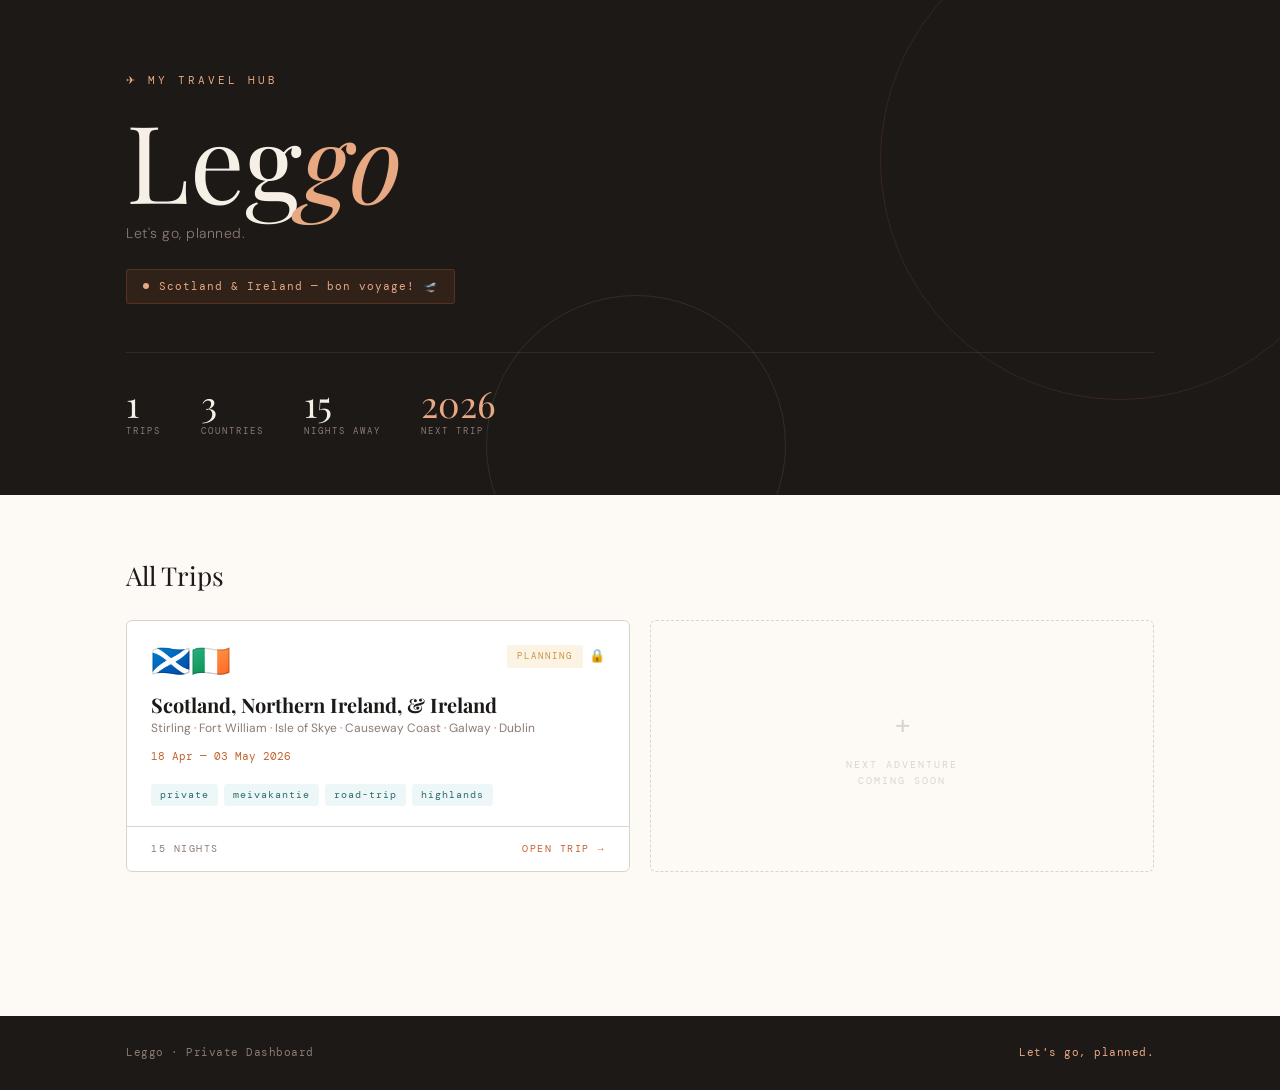
==== index.html @ a38011db "updated as per 30 Mar 2026" ====
<!DOCTYPE html>
<html lang="en">
<head>
  <meta charset="UTF-8">
  <meta name="viewport" content="width=device-width, initial-scale=1.0">
  <link rel="icon" type="image/svg+xml" href="assets/logo.svg">
  <title>Leggo — My Trips</title>
  <meta name="description" content="Leggo — a private travel planning hub. Trips, budgets, and day-by-day itineraries for the family.">
  <meta name="theme-color" content="#1C1917">
  <link rel="stylesheet" href="assets/style.css">
  <link rel="manifest" href="manifest.json">
  <style>
    /* ── INDEX-SPECIFIC STYLES ── */

    /* HERO */
    .hero {
      background: var(--ink);
      color: var(--sand);
      padding: 72px 0 56px;
      position: relative;
      overflow: hidden;
    }
    .hero::before {
      content: '';
      position: absolute;
      top: -80px; right: -80px;
      width: 480px; height: 480px;
      border-radius: 50%;
      border: 1px solid rgba(196,98,45,.18);
      pointer-events: none;
    }
    .hero::after {
      content: '';
      position: absolute;
      bottom: -100px; left: 38%;
      width: 300px; height: 300px;
      border-radius: 50%;
      border: 1px solid rgba(168,212,214,.12);
      pointer-events: none;
    }
    .hero__label {
      font-family: var(--font-mono);
      font-size: 11px;
      letter-spacing: 3px;
      text-transform: uppercase;
      color: var(--accent-light);
      margin-bottom: 18px;
    }
    .hero__wordmark {
      font-family: var(--font-display);
      font-size: clamp(56px, 9vw, 108px);
      font-weight: 400;
      line-height: .95;
      margin-bottom: 6px;
    }
    .hero__wordmark em { font-style: italic; color: var(--accent-light); }
    .hero__tagline {
      font-size: 14px;
      color: var(--muted);
      font-weight: 300;
      letter-spacing: .5px;
      margin-top: 12px;
    }
    .hero__stats {
      display: flex;
      flex-wrap: wrap;
      gap: 40px;
      margin-top: 48px;
      padding-top: 32px;
      border-top: 1px solid rgba(255,255,255,.08);
    }
    .stat { display: flex; flex-direction: column; gap: 3px; }
    .stat__num {
      font-family: var(--font-display);
      font-size: 36px;
      line-height: 1;
      color: var(--sand);
    }
    .stat__label {
      font-family: var(--font-mono);
      font-size: 9px;
      letter-spacing: 2px;
      text-transform: uppercase;
      color: var(--muted);
    }
    .stat__num--accent { color: var(--accent-light); }

    /* COUNTDOWN */
    .countdown {
      margin-top: 24px;
      display: inline-flex;
      align-items: center;
      gap: 10px;
      background: rgba(196,98,45,.12);
      border: 1px solid rgba(196,98,45,.25);
      border-radius: var(--radius-sm);
      padding: 8px 16px;
    }
    .countdown__dot {
      width: 6px; height: 6px;
      border-radius: 50%;
      background: var(--accent-light);
      animation: pulse 2s infinite;
    }
    @keyframes pulse {
      0%, 100% { opacity: 1; transform: scale(1); }
      50%       { opacity: .5; transform: scale(.8); }
    }
    .countdown__text {
      font-family: var(--font-mono);
      font-size: 11px;
      letter-spacing: 1px;
      color: var(--accent-light);
    }

    /* MAIN */
    .main {
      padding: 60px 0 80px;
    }

    /* SECTION LABEL */
    .section-header { margin-bottom: 24px; }

    /* TRIP GRID */
    .trips-grid {
      display: grid;
      grid-template-columns: repeat(auto-fill, minmax(340px, 1fr));
      gap: 20px;
      margin-bottom: 64px;
    }

    /* TRIP CARD */
    .trip-card {
      background: white;
      border: 1px solid var(--divider);
      border-radius: var(--radius-md);
      overflow: hidden;
      display: flex;
      flex-direction: column;
      transition: box-shadow .2s, transform .2s;
    }
    .trip-card:hover {
      box-shadow: var(--shadow-lg);
      transform: translateY(-2px);
    }
    .trip-card--private {
      border-style: dashed;
    }

    .trip-card__top {
      padding: 24px 24px 0;
      display: flex;
      justify-content: space-between;
      align-items: flex-start;
    }
    .trip-card__flag { font-size: 32px; line-height: 1; }
    .trip-card__badges {
      display: flex; gap: 6px; align-items: center; flex-wrap: wrap; justify-content: flex-end;
    }

    .private-icon {
      font-size: 13px;
      color: var(--muted);
      cursor: default;
    }

    .trip-card__body { padding: 16px 24px 20px; flex: 1; }
    .trip-card__dest {
      font-family: var(--font-display);
      font-size: 20px;
      font-weight: 700;
      line-height: 1.2;
      margin-bottom: 2px;
    }
    .trip-card__sub {
      font-size: 12px;
      color: var(--muted);
      margin-bottom: 10px;
    }
    .trip-card__dates {
      font-family: var(--font-mono);
      font-size: 11px;
      color: var(--accent);
      margin-bottom: 14px;
    }
    .trip-card__tags { margin-top: 12px; }

    .trip-card__footer {
      border-top: 1px solid var(--divider);
      padding: 14px 24px;
      display: flex;
      justify-content: space-between;
      align-items: center;
    }
    .trip-card__nights {
      font-family: var(--font-mono);
      font-size: 10px;
      letter-spacing: 1.5px;
      color: var(--muted);
      text-transform: uppercase;
    }
    .trip-card__link {
      font-family: var(--font-mono);
      font-size: 10px;
      letter-spacing: 1.5px;
      text-transform: uppercase;
      color: var(--accent);
      display: flex;
      align-items: center;
      gap: 5px;
      transition: gap .2s;
    }
    .trip-card__link:hover { gap: 10px; }

    /* ADD TRIP CARD */
    .trip-card--add {
      border: 1px dashed var(--divider);
      background: transparent;
      align-items: center;
      justify-content: center;
      min-height: 220px;
      text-align: center;
      padding: 32px;
      cursor: default;
    }
    .trip-card--add:hover { box-shadow: none; transform: none; }
    .add-card__icon { font-size: 28px; margin-bottom: 10px; color: var(--divider); }
    .add-card__text {
      font-family: var(--font-mono);
      font-size: 10px;
      letter-spacing: 2px;
      text-transform: uppercase;
      color: var(--divider);
    }

    /* FOOTER */
    .site-footer {
      background: var(--ink);
      color: var(--muted);
      padding: 28px 0;
      font-family: var(--font-mono);
      font-size: 11px;
      letter-spacing: .5px;
    }
    .site-footer .container {
      display: flex;
      justify-content: space-between;
      align-items: center;
    }
    .site-footer span { color: var(--accent-light); }

    @media (max-width: 768px) {
      .hero { padding: 52px 0 40px; }
      .trips-grid { grid-template-columns: 1fr; }
      .hero__stats { gap: 24px; }
    }
  </style>
</head>
<body>

<!-- ══════════════════════════════════════════
     HERO
════════════════════════════════════════════ -->
<header class="hero">
  <div class="container">
    <p class="hero__label">✈ My Travel Hub</p>
    <h1 class="hero__wordmark">Leg<em>go</em></h1>
    <p class="hero__tagline">Let's go, planned.</p>

    <!-- COUNTDOWN — update DEPARTURE_DATE below -->
    <div class="countdown">
      <div class="countdown__dot"></div>
      <span class="countdown__text" id="countdown-text">Loading...</span>
    </div>

    <!-- STATS — update these numbers manually when you add trips -->
    <div class="hero__stats">
      <div class="stat">
        <!-- UPDATE: total number of trips -->
        <div class="stat__num">1</div>
        <div class="stat__label">Trips</div>
      </div>
      <div class="stat">
        <!-- UPDATE: total countries across all trips -->
        <div class="stat__num">3</div>
        <div class="stat__label">Countries</div>
      </div>
      <div class="stat">
        <!-- UPDATE: total nights across all trips -->
        <div class="stat__num">15</div>
        <div class="stat__label">Nights Away</div>
      </div>
      <div class="stat">
        <!-- UPDATE: year of furthest trip -->
        <div class="stat__num stat__num--accent">2026</div>
        <div class="stat__label">Next Trip</div>
      </div>
    </div>
  </div>
</header>

<!-- ══════════════════════════════════════════
     TRIPS
════════════════════════════════════════════ -->
<main class="main">
  <div class="container">

    <div class="section-header">
      <h2 class="display" style="font-size:26px;font-weight:400">All Trips</h2>
    </div>

    <div class="trips-grid">

      <!-- ─────────────────────────────────────
           TRIP CARD: Scotland & Ireland 2026
           Status: Planning · Private
      ───────────────────────────────────────── -->
      <a href="scotland-2026.html" class="trip-card">
        <div class="trip-card__top">
          <div class="trip-card__flag">🏴󠁧󠁢󠁳󠁣󠁴󠁿🇮🇪</div>
          <div class="trip-card__badges">
            <span class="badge badge--planning">Planning</span>
            <span class="private-icon" title="Family only — do not share">🔒</span> <!-- remove this if the trip is shared -->
          </div>
        </div>
        <div class="trip-card__body">
          <div class="trip-card__dest">Scotland, Northern Ireland, & Ireland</div>
          <div class="trip-card__sub">Stirling · Fort William · Isle of Skye · Causeway Coast · Galway · Dublin</div>
          <div class="trip-card__dates">18 Apr — 03 May 2026</div>
          <div class="trip-card__tags">
            <span class="tag">private</span>
            <span class="tag">meivakantie</span>
            <span class="tag">road-trip</span>
            <span class="tag">highlands</span>
          </div>
        </div>
        <div class="trip-card__footer">
          <span class="trip-card__nights">15 nights</span>
          <span class="trip-card__link">Open trip →</span>
        </div>
      </a>

      <!-- ─────────────────────────────────────
           ADD NEW TRIP placeholder
           Duplicate a trip card above when
           adding a new trip.
      ───────────────────────────────────────── -->
      <div class="trip-card trip-card--add">
        <div class="add-card__icon">+</div>
        <div class="add-card__text">Next adventure<br>coming soon</div>
      </div>
      
      <!-- Private trip example 
      <div class="trip-card trip-card--private">
        <div class="trip-card__top">
          <div class="trip-card__flag">🇲🇦</div>
          <div class="trip-card__badges">
            <span class="badge badge--planning">Planning</span>
            <span class="private-icon" title="Family only — do not share">🔒</span>
          </div>
        </div>
        ...
      </div> -->

    </div><!-- /trips-grid -->

  </div>
</main>

<!-- FOOTER -->
<footer class="site-footer">
  <div class="container">
    <span style="color:var(--muted)">Leggo · Private Dashboard</span>
    <span>Let's go, planned.</span>
  </div>
</footer>

<script>
  // ── COUNTDOWN ──────────────────────────────────────
  // UPDATE: Set your next departure date here (YYYY-MM-DD)
  const DEPARTURE_DATE = '2026-04-18';
  const TRIP_NAME      = 'Scotland & Ireland';
  // ───────────────────────────────────────────────────

  function updateCountdown() {
    const now  = new Date();
    const dep  = new Date(DEPARTURE_DATE);
    const diff = dep - now;
    const el   = document.getElementById('countdown-text');

    if (diff <= 0) {
      el.textContent = `${TRIP_NAME} — bon voyage! 🛫`;
      return;
    }
    const days  = Math.floor(diff / (1000 * 60 * 60 * 24));
    const hours = Math.floor((diff % (1000 * 60 * 60 * 24)) / (1000 * 60 * 60));
    el.textContent = `${days}d ${hours}h until ${TRIP_NAME}`;
  }

  updateCountdown();
  setInterval(updateCountdown, 60000);
</script>

<!-- SERVICE WORKER, add for every trip pages --> 
<script>
  if ('serviceWorker' in navigator) {
    navigator.serviceWorker.register('sw.js');
  }
</script>

</body>
</html>
---- assets/style.css ----
/* ============================================================
   LEGGO — Shared Design System
   style.css · Used by index.html and all trip pages
   ============================================================ */

@import url('https://fonts.googleapis.com/css2?family=Playfair+Display:ital,wght@0,400;0,700;1,400;1,700&family=DM+Sans:wght@300;400;500;600&family=DM+Mono:wght@400;500&display=swap');

/* ── TOKENS ── */
:root {
  --sand:         #F5EFE6;
  --warm-white:   #FDFAF6;
  --ink:          #1C1917;
  --charcoal:     #3D3835;
  --muted:        #8C7B72;
  --accent:       #C4622D;
  --accent-light: #E8A882;
  --accent-pale:  #FAF0E8;
  --teal:         #2A6B6E;
  --teal-light:   #C8E6E7;
  --teal-pale:    #EEF7F7;
  --gold:         #C9933A;
  --gold-pale:    #FBF3E4;
  --divider:      #DDD4C8;
  --green:        #2D6A4F;
  --green-pale:   #E6F4EA;
  --blue:         #4338CA;
  --blue-pale:    #EEF2FF;

  --font-display: 'Playfair Display', Georgia, serif;
  --font-body:    'DM Sans', system-ui, sans-serif;
  --font-mono:    'DM Mono', 'Courier New', monospace;

  --radius-sm:  3px;
  --radius-md:  6px;
  --radius-lg:  12px;

  --shadow-sm:  0 1px 4px rgba(28,25,23,.06);
  --shadow-md:  0 4px 16px rgba(28,25,23,.08);
  --shadow-lg:  0 8px 32px rgba(28,25,23,.12);
}

/* ── RESET ── */
*, *::before, *::after { box-sizing: border-box; margin: 0; padding: 0; }
html { scroll-behavior: smooth; }
body {
  font-family: var(--font-body);
  background: var(--warm-white);
  color: var(--ink);
  line-height: 1.6;
  -webkit-font-smoothing: antialiased;
}
img { display: block; max-width: 100%; }
a { color: inherit; text-decoration: none; }

/* ── TYPOGRAPHY ── */
.display { font-family: var(--font-display); }
.mono    { font-family: var(--font-mono); }

.label {
  font-family: var(--font-mono);
  font-size: 10px;
  letter-spacing: 2.5px;
  text-transform: uppercase;
  color: var(--muted);
}

/* ── STATUS BADGES ── */
.badge {
  font-family: var(--font-mono);
  font-size: 9px;
  letter-spacing: 2px;
  text-transform: uppercase;
  padding: 4px 10px;
  border-radius: var(--radius-sm);
  white-space: nowrap;
  display: inline-block;
}
.badge--confirmed { background: var(--green-pale);  color: var(--green); }
.badge--planning  { background: var(--gold-pale);   color: var(--gold);  }
.badge--dreaming  { background: var(--blue-pale);   color: var(--blue);  }
.badge--private   { background: var(--sand);        color: var(--muted); border: 1px solid var(--divider); }

/* ── TAGS ── */
.tag {
  font-family: var(--font-mono);
  font-size: 10px;
  letter-spacing: 1px;
  color: var(--teal);
  background: var(--teal-pale);
  padding: 3px 9px;
  border-radius: var(--radius-sm);
  display: inline-block;
  margin: 2px 2px 0 0;
}

/* ── DIVIDER ── */
hr.fancy {
  border: none;
  height: 1px;
  background: linear-gradient(to right, transparent, var(--divider) 20%, var(--divider) 80%, transparent);
  margin: 56px 0;
}

/* ── CHECKBOXES ── */
.check {
  width: 16px; height: 16px;
  border: 1.5px solid var(--divider);
  border-radius: 3px;
  display: inline-flex;
  align-items: center;
  justify-content: center;
  cursor: pointer;
  transition: all .15s;
  flex-shrink: 0;
  font-size: 10px;
  color: white;
  user-select: none;
}
.check.is-checked { background: var(--teal); border-color: var(--teal); }
.check.is-checked::after { content: '✓'; }

/* ── SECTION HEADER ── */
.section-header {
  display: flex;
  align-items: baseline;
  gap: 14px;
  margin-bottom: 28px;
}
.section-header h2 {
  font-family: var(--font-display);
  font-size: 26px;
  font-weight: 400;
}

/* ── BUTTONS ── */
.btn {
  display: inline-flex;
  align-items: center;
  gap: 8px;
  font-family: var(--font-mono);
  font-size: 11px;
  letter-spacing: 1.5px;
  text-transform: uppercase;
  padding: 10px 20px;
  border-radius: var(--radius-sm);
  border: none;
  cursor: pointer;
  transition: all .2s;
}
.btn--primary {
  background: var(--ink);
  color: var(--sand);
}
.btn--primary:hover { background: var(--charcoal); }

.btn--ghost {
  background: transparent;
  color: var(--muted);
  border: 1px solid var(--divider);
}
.btn--ghost:hover { color: var(--ink); border-color: var(--ink); }

/* ── RESPONSIVE HELPERS ── */
.container {
  max-width: 1100px;
  margin: 0 auto;
  padding: 0 36px;
}

@media (max-width: 768px) {
  .container { padding: 0 20px; }
}
@media (max-width: 480px) {
  .container { padding: 0 16px; }
}

/* ── PRINT ── */
@media print {
  .no-print { display: none !important; }
  body { background: white; }
}
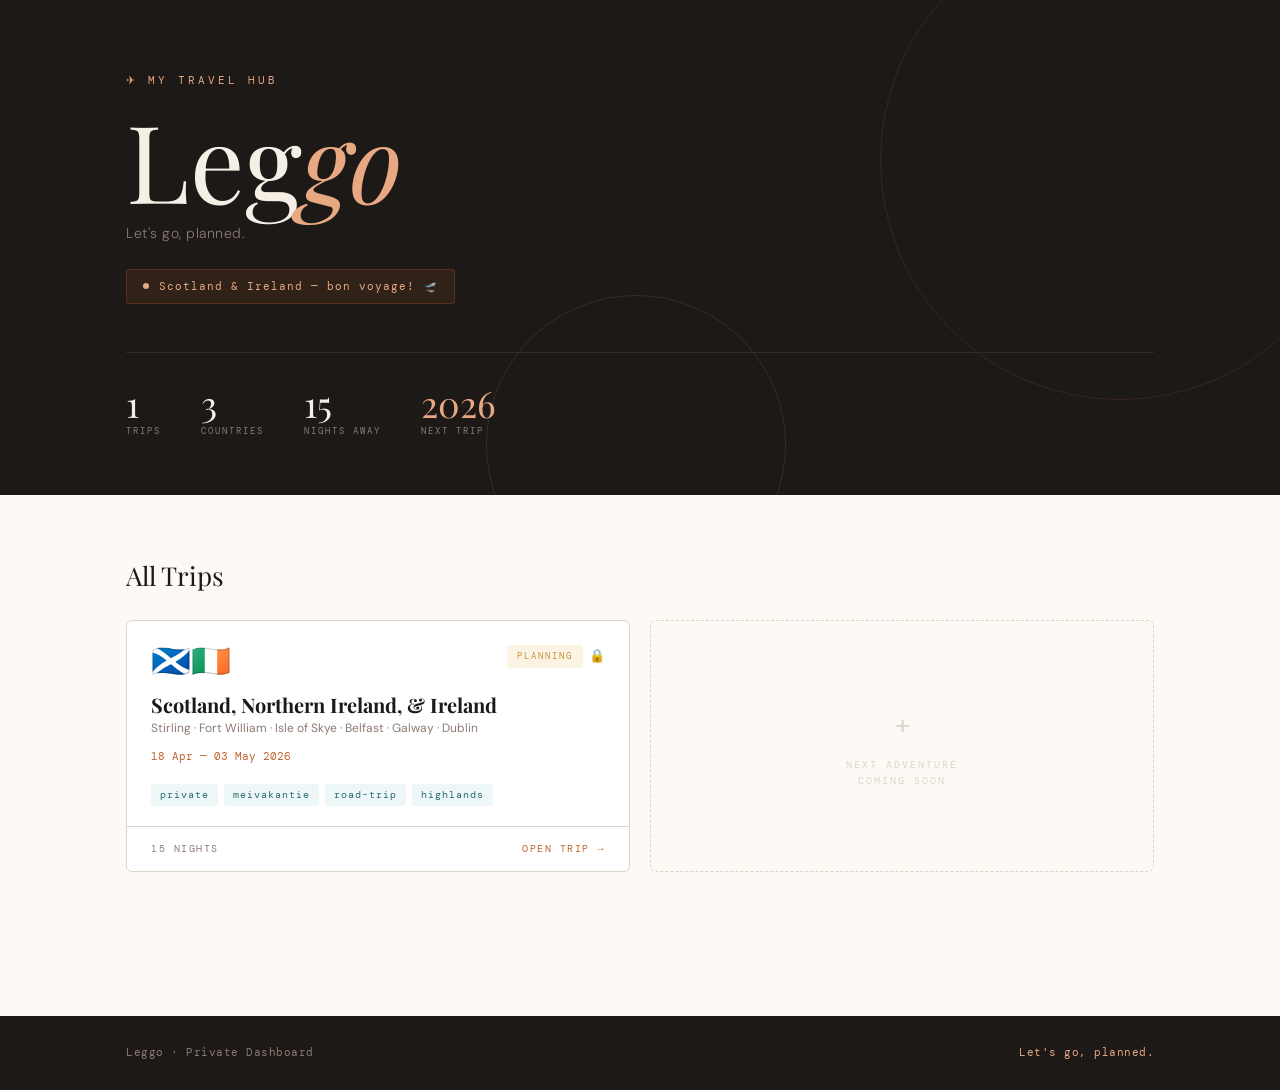
==== commit b81ecac6: "small edit Causeway Coast to Belfast" ====
--- a/index.html
+++ b/index.html
@@ -325,7 +325,7 @@
         </div>
         <div class="trip-card__body">
           <div class="trip-card__dest">Scotland, Northern Ireland, & Ireland</div>
-          <div class="trip-card__sub">Stirling · Fort William · Isle of Skye · Causeway Coast · Galway · Dublin</div>
+          <div class="trip-card__sub">Stirling · Fort William · Isle of Skye · Belfast · Galway · Dublin</div>
           <div class="trip-card__dates">18 Apr — 03 May 2026</div>
           <div class="trip-card__tags">
             <span class="tag">private</span>
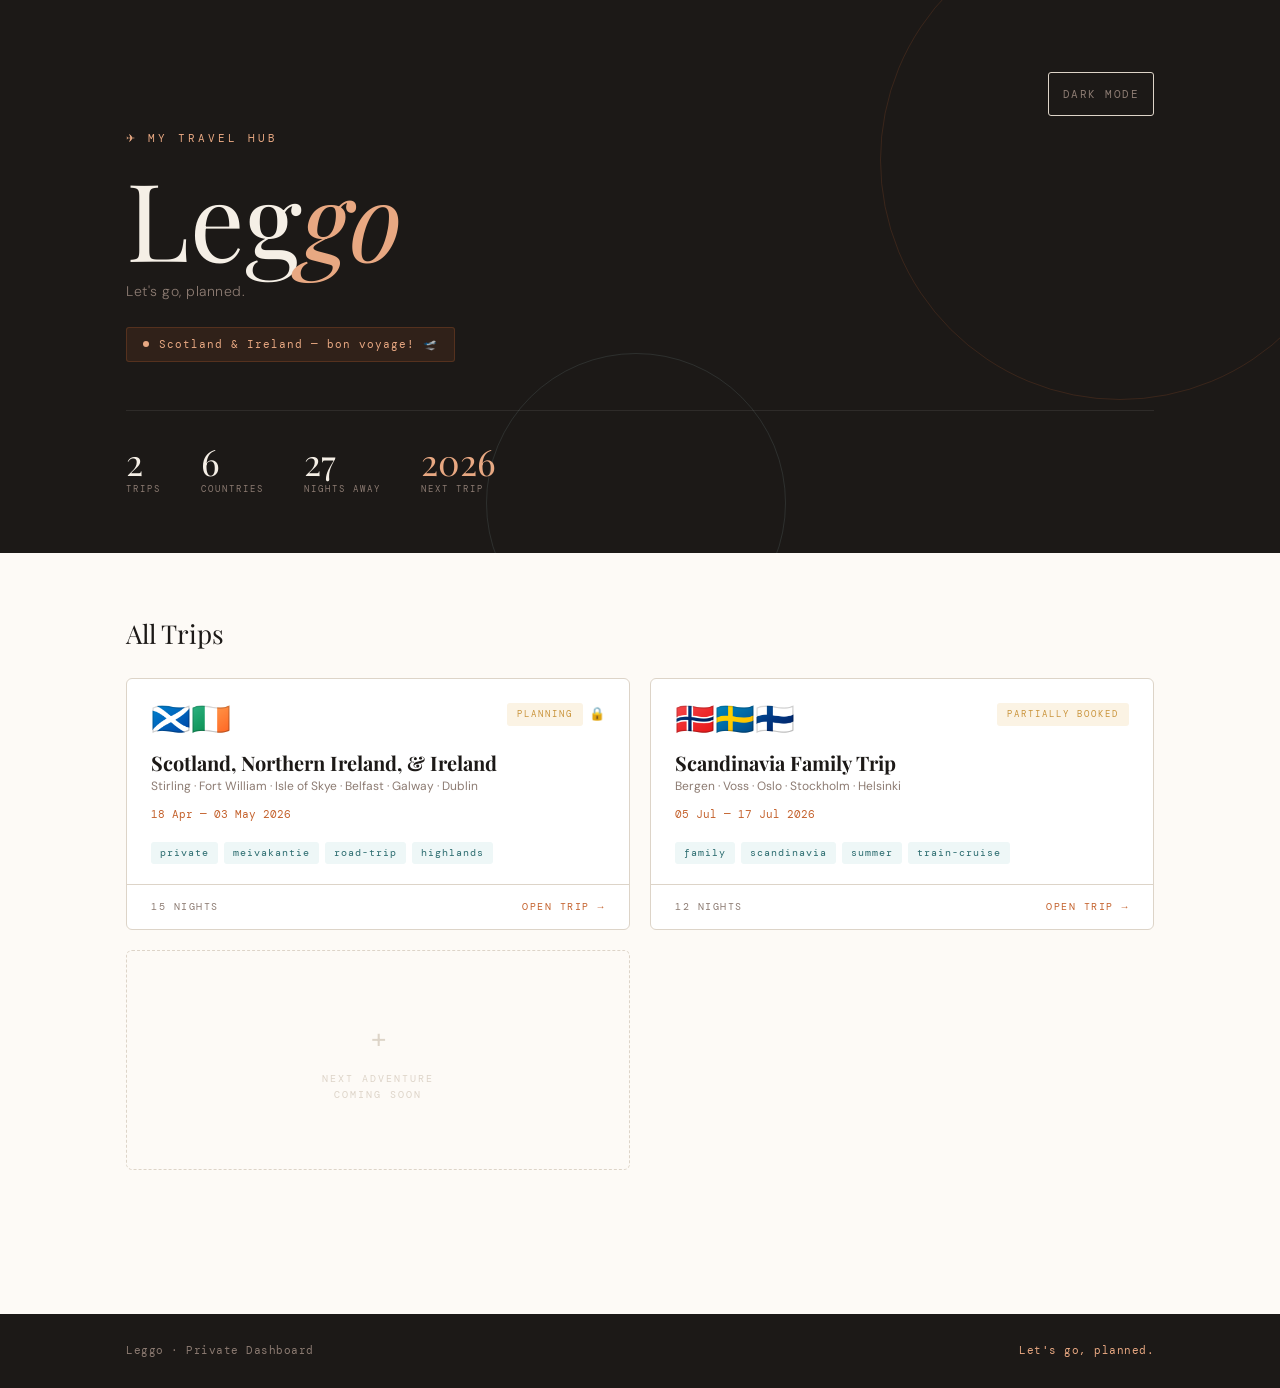
==== commit 2428a194: "all features to do to completed" ====
--- a/index.html
+++ b/index.html
@@ -7,6 +7,19 @@
   <title>Leggo — My Trips</title>
   <meta name="description" content="Leggo — a private travel planning hub. Trips, budgets, and day-by-day itineraries for the family.">
   <meta name="theme-color" content="#1C1917">
+  <script>
+    (function () {
+      try {
+        var saved = localStorage.getItem('leggo-theme');
+        var theme = (saved === 'light' || saved === 'dark')
+          ? saved
+          : (window.matchMedia && window.matchMedia('(prefers-color-scheme: dark)').matches ? 'dark' : 'light');
+        document.documentElement.setAttribute('data-theme', theme);
+      } catch (error) {
+        document.documentElement.setAttribute('data-theme', 'light');
+      }
+    })();
+  </script>
   <link rel="stylesheet" href="assets/style.css">
   <link rel="manifest" href="manifest.json">
   <style>
@@ -15,7 +28,7 @@
     /* HERO */
     .hero {
       background: var(--ink);
-      color: var(--sand);
+      color: var(--text-inverse);
       padding: 72px 0 56px;
       position: relative;
       overflow: hidden;
@@ -131,7 +144,7 @@
 
     /* TRIP CARD */
     .trip-card {
-      background: white;
+      background: var(--surface);
       border: 1px solid var(--divider);
       border-radius: var(--radius-md);
       overflow: hidden;
@@ -233,10 +246,14 @@
       color: var(--divider);
     }
 
+    /* STICKY FOOTER */
+    body { min-height: 100vh; display: flex; flex-direction: column; }
+
     /* FOOTER */
     .site-footer {
+      margin-top: auto;
       background: var(--ink);
-      color: var(--muted);
+      color: var(--text-muted);
       padding: 28px 0;
       font-family: var(--font-mono);
       font-size: 11px;
@@ -248,11 +265,57 @@
       align-items: center;
     }
     .site-footer span { color: var(--accent-light); }
+
+    .hero__topbar {
+      display: flex;
+      justify-content: flex-end;
+      margin-bottom: 14px;
+    }
+
+    .theme-toggle-btn {
+      min-height: 44px;
+      padding: 10px 14px;
+    }
 
     @media (max-width: 768px) {
       .hero { padding: 52px 0 40px; }
       .trips-grid { grid-template-columns: 1fr; }
       .hero__stats { gap: 24px; }
+      .trip-card__top,
+      .trip-card__body,
+      .trip-card__footer {
+        padding-left: 16px;
+        padding-right: 16px;
+      }
+      .trip-card__footer {
+        min-height: 52px;
+      }
+    }
+
+    @media (max-width: 430px) {
+      .hero {
+        padding: 42px 0 34px;
+      }
+      .hero__wordmark {
+        font-size: clamp(42px, 18vw, 56px);
+      }
+      .hero__stats {
+        gap: 18px;
+      }
+      .stat__num {
+        font-size: 31px;
+      }
+      .trip-card__dest {
+        font-size: 18px;
+      }
+      .trip-card__sub {
+        font-size: 13px;
+        line-height: 1.5;
+      }
+      .trip-card__link {
+        min-height: 44px;
+        display: inline-flex;
+      }
     }
   </style>
 </head>
@@ -263,6 +326,9 @@
 ════════════════════════════════════════════ -->
 <header class="hero">
   <div class="container">
+    <div class="hero__topbar no-print">
+      <button class="btn btn--ghost theme-toggle-btn" type="button" data-theme-toggle>Dark mode</button>
+    </div>
     <p class="hero__label">✈ My Travel Hub</p>
     <h1 class="hero__wordmark">Leg<em>go</em></h1>
     <p class="hero__tagline">Let's go, planned.</p>
@@ -277,17 +343,17 @@
     <div class="hero__stats">
       <div class="stat">
         <!-- UPDATE: total number of trips -->
-        <div class="stat__num">1</div>
+        <div class="stat__num">2</div>
         <div class="stat__label">Trips</div>
       </div>
       <div class="stat">
         <!-- UPDATE: total countries across all trips -->
-        <div class="stat__num">3</div>
+        <div class="stat__num">6</div>
         <div class="stat__label">Countries</div>
       </div>
       <div class="stat">
         <!-- UPDATE: total nights across all trips -->
-        <div class="stat__num">15</div>
+        <div class="stat__num">27</div>
         <div class="stat__label">Nights Away</div>
       </div>
       <div class="stat">
@@ -336,6 +402,34 @@
         </div>
         <div class="trip-card__footer">
           <span class="trip-card__nights">15 nights</span>
+          <span class="trip-card__link">Open trip →</span>
+        </div>
+      </a>
+
+      <!-- ─────────────────────────────────────
+           TRIP CARD: Scandinavia Family Trip 2026
+           Status: Partially booked · Shared
+      ───────────────────────────────────────── -->
+      <a href="scandinavia-2026.html" class="trip-card">
+        <div class="trip-card__top">
+          <div class="trip-card__flag">🇳🇴🇸🇪🇫🇮</div>
+          <div class="trip-card__badges">
+            <span class="badge badge--planning">Partially booked</span>
+          </div>
+        </div>
+        <div class="trip-card__body">
+          <div class="trip-card__dest">Scandinavia Family Trip</div>
+          <div class="trip-card__sub">Bergen · Voss · Oslo · Stockholm · Helsinki</div>
+          <div class="trip-card__dates">05 Jul — 17 Jul 2026</div>
+          <div class="trip-card__tags">
+            <span class="tag">family</span>
+            <span class="tag">scandinavia</span>
+            <span class="tag">summer</span>
+            <span class="tag">train-cruise</span>
+          </div>
+        </div>
+        <div class="trip-card__footer">
+          <span class="trip-card__nights">12 nights</span>
           <span class="trip-card__link">Open trip →</span>
         </div>
       </a>
@@ -401,6 +495,8 @@
   setInterval(updateCountdown, 60000);
 </script>
 
+<script src="assets/app.js"></script>
+
 <!-- SERVICE WORKER, add for every trip pages --> 
 <script>
   if ('serviceWorker' in navigator) {
--- a/assets/style.css
+++ b/assets/style.css
@@ -37,6 +37,48 @@
   --shadow-sm:  0 1px 4px rgba(28,25,23,.06);
   --shadow-md:  0 4px 16px rgba(28,25,23,.08);
   --shadow-lg:  0 8px 32px rgba(28,25,23,.12);
+
+  --bg:            var(--warm-white);
+  --surface:       #FFFFFF;
+  --surface-muted: var(--sand);
+  --text-primary:  var(--ink);
+  --text-muted:    var(--muted);
+  --text-inverse:  var(--sand);
+  --border:        var(--divider);
+  --theme-color:   #1C1917;
+}
+
+:root[data-theme='dark'] {
+  --sand:         #E9E3DC;
+  --warm-white:   #121110;
+  --ink:          #ECE7E1;
+  --charcoal:     #D8D0C8;
+  --muted:        #A89A8E;
+  --accent:       #D37B4A;
+  --accent-light: #F0AF8D;
+  --accent-pale:  #2A1E18;
+  --teal:         #73A6A9;
+  --teal-light:   #A8D4D6;
+  --teal-pale:    #1A2526;
+  --gold:         #D4A252;
+  --gold-pale:    #2C2314;
+  --divider:      #3A342F;
+  --green:        #7ACB9A;
+  --green-pale:   #17271E;
+  --blue:         #9EA4FF;
+  --blue-pale:    #1B1F36;
+  --shadow-sm:    0 1px 4px rgba(0,0,0,.25);
+  --shadow-md:    0 4px 16px rgba(0,0,0,.35);
+  --shadow-lg:    0 8px 32px rgba(0,0,0,.45);
+
+  --bg:            #121110;
+  --surface:       #1D1B1A;
+  --surface-muted: #262220;
+  --text-primary:  #ECE7E1;
+  --text-muted:    #A89A8E;
+  --text-inverse:  #121110;
+  --border:        #3A342F;
+  --theme-color:   #121110;
 }
 
 /* ── RESET ── */
@@ -44,11 +86,14 @@
 html { scroll-behavior: smooth; }
 body {
   font-family: var(--font-body);
-  background: var(--warm-white);
-  color: var(--ink);
+  background: var(--bg);
+  color: var(--text-primary);
   line-height: 1.6;
   -webkit-font-smoothing: antialiased;
-}
+  max-width: 100%;
+  overflow-x: hidden;
+}
+html, body { max-width: 100%; overflow-x: hidden; }
 img { display: block; max-width: 100%; }
 a { color: inherit; text-decoration: none; }
 
@@ -124,12 +169,21 @@
   display: flex;
   align-items: baseline;
   gap: 14px;
+  flex-wrap: wrap;
   margin-bottom: 28px;
 }
 .section-header h2 {
   font-family: var(--font-display);
   font-size: 26px;
   font-weight: 400;
+  white-space: nowrap;
+}
+
+svg.icon {
+  display: inline-block;
+  vertical-align: middle;
+  flex-shrink: 0;
+  margin-right: 5px;
 }
 
 /* ── BUTTONS ── */
@@ -142,6 +196,7 @@
   letter-spacing: 1.5px;
   text-transform: uppercase;
   padding: 10px 20px;
+  min-height: 44px;
   border-radius: var(--radius-sm);
   border: none;
   cursor: pointer;
@@ -158,7 +213,13 @@
   color: var(--muted);
   border: 1px solid var(--divider);
 }
-.btn--ghost:hover { color: var(--ink); border-color: var(--ink); }
+.btn--ghost:hover { color: var(--sand); border-color: var(--sand); background: rgba(255,255,255,0.1); }
+
+.theme-toggle {
+  min-height: 44px;
+  min-width: 44px;
+  padding: 10px 14px;
+}
 
 /* ── RESPONSIVE HELPERS ── */
 .container {
@@ -169,13 +230,27 @@
 
 @media (max-width: 768px) {
   .container { padding: 0 20px; }
-}
-@media (max-width: 480px) {
+  .label { letter-spacing: 2px; }
+  hr.fancy { margin: 42px 0; }
+}
+@media (max-width: 430px) {
   .container { padding: 0 16px; }
+  .section-header h2 { font-size: 24px; }
+}
+@media (max-width: 390px) {
+  .container { padding: 0 14px; }
+}
+@media (max-width: 375px) {
+  .container { padding: 0 12px; }
+  .label { font-size: 9px; letter-spacing: 1.6px; }
+}
+@media (max-width: 320px) {
+  .container { padding: 0 10px; }
+  .section-header h2 { font-size: 22px; }
 }
 
 /* ── PRINT ── */
 @media print {
   .no-print { display: none !important; }
-  body { background: white; }
-}
+  body { background: white; color: #1C1917; }
+}
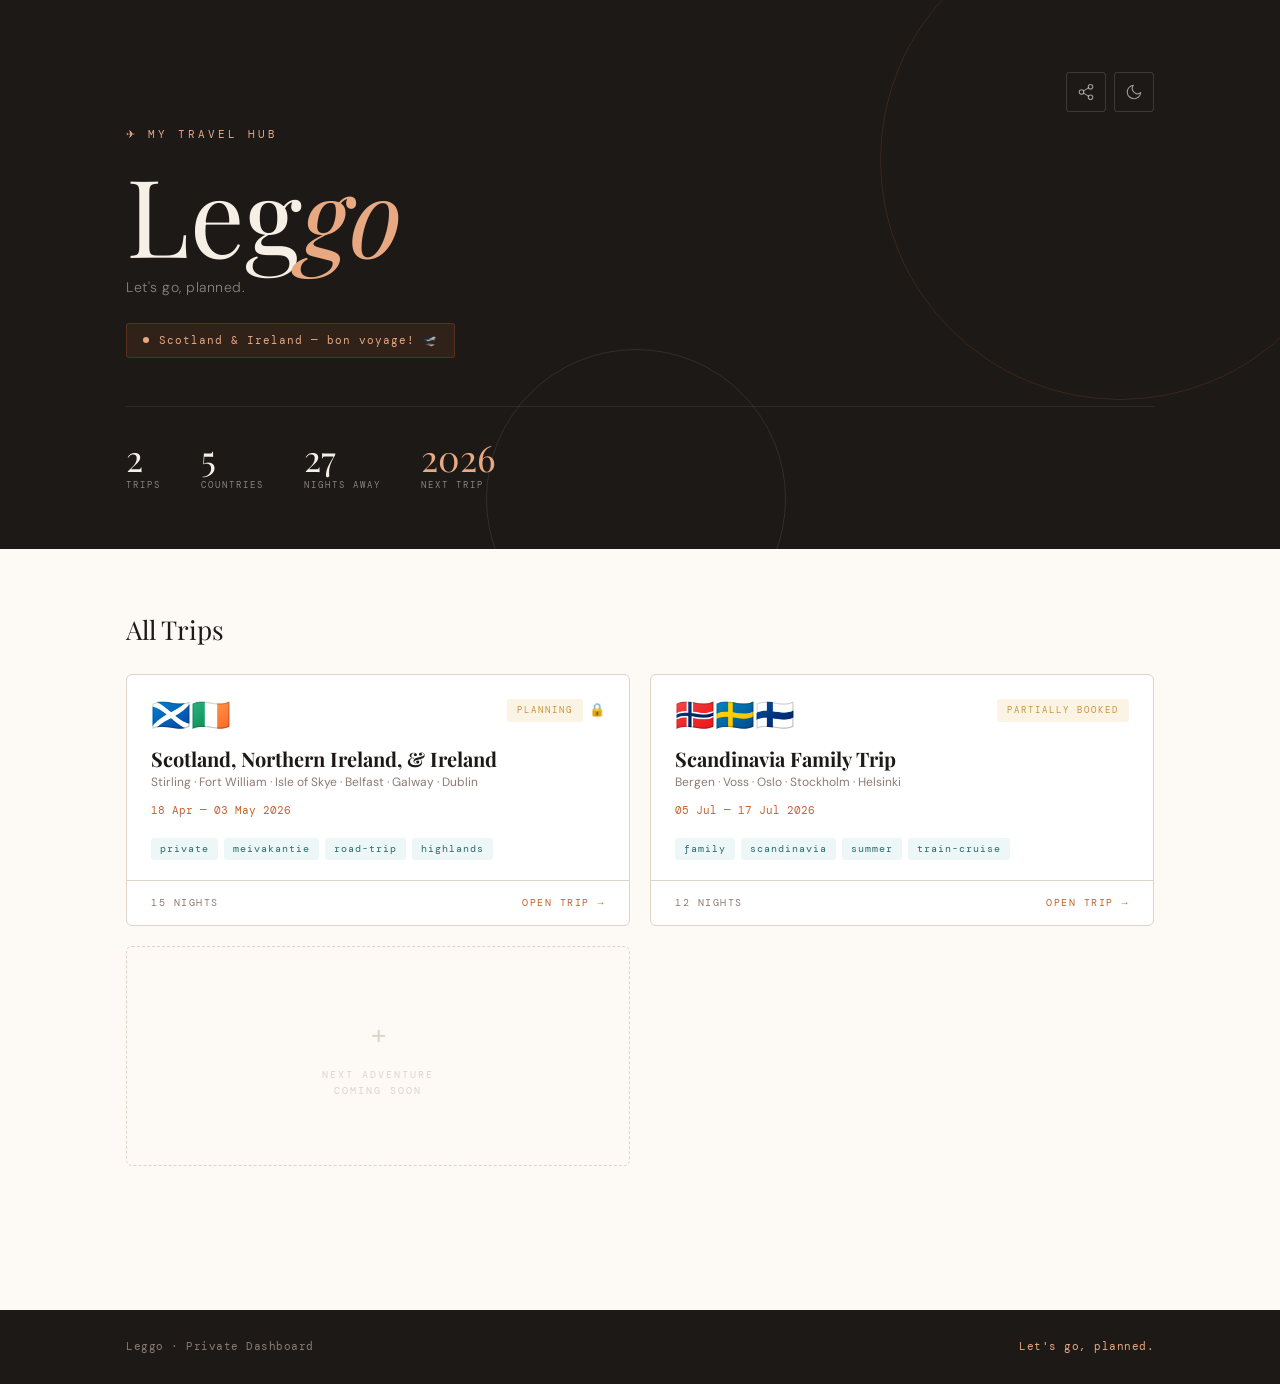
==== commit f21d842d: "update 31 mar" ====
--- a/index.html
+++ b/index.html
@@ -27,8 +27,8 @@
 
     /* HERO */
     .hero {
-      background: var(--ink);
-      color: var(--text-inverse);
+      background: var(--surface-inverse);
+      color: var(--hero-text);
       padding: 72px 0 56px;
       position: relative;
       overflow: hidden;
@@ -69,7 +69,7 @@
     .hero__wordmark em { font-style: italic; color: var(--accent-light); }
     .hero__tagline {
       font-size: 14px;
-      color: var(--muted);
+      color: var(--hero-text-muted);
       font-weight: 300;
       letter-spacing: .5px;
       margin-top: 12px;
@@ -94,7 +94,7 @@
       font-size: 9px;
       letter-spacing: 2px;
       text-transform: uppercase;
-      color: var(--muted);
+      color: var(--hero-text-muted);
     }
     .stat__num--accent { color: var(--accent-light); }
 
@@ -252,7 +252,7 @@
     /* FOOTER */
     .site-footer {
       margin-top: auto;
-      background: var(--ink);
+      background: var(--surface-inverse);
       color: var(--text-muted);
       padding: 28px 0;
       font-family: var(--font-mono);
@@ -269,13 +269,31 @@
     .hero__topbar {
       display: flex;
       justify-content: flex-end;
+      align-items: center;
+      gap: 8px;
       margin-bottom: 14px;
     }
 
-    .theme-toggle-btn {
-      min-height: 44px;
-      padding: 10px 14px;
-    }
+    .btn-icon {
+      display: inline-flex;
+      align-items: center;
+      justify-content: center;
+      width: 40px;
+      height: 40px;
+      border-radius: var(--radius-sm);
+      border: 1px solid rgba(245,239,230,0.15);
+      background: transparent;
+      color: rgba(245,239,230,0.6);
+      cursor: pointer;
+      transition: color 0.2s, border-color 0.2s, background 0.2s;
+      flex-shrink: 0;
+    }
+    .btn-icon:hover {
+      color: var(--hero-text);
+      border-color: rgba(245,239,230,0.35);
+      background: rgba(245,239,230,0.08);
+    }
+    .btn-icon svg { pointer-events: none; }
 
     @media (max-width: 768px) {
       .hero { padding: 52px 0 40px; }
@@ -321,13 +339,42 @@
 </head>
 <body>
 
+<!-- ── SVG ICON SPRITES ── -->
+<svg style="display:none" xmlns="http://www.w3.org/2000/svg">
+  <symbol id="icon-sun" viewBox="0 0 24 24" fill="none" stroke="currentColor" stroke-width="1.5" stroke-linecap="round" stroke-linejoin="round">
+    <circle cx="12" cy="12" r="4"/>
+    <path d="M12 2v2M12 20v2M4.22 4.22l1.42 1.42M18.36 18.36l1.42 1.42M2 12h2M20 12h2M4.22 19.78l1.42-1.42M18.36 5.64l1.42-1.42"/>
+  </symbol>
+  <symbol id="icon-moon" viewBox="0 0 24 24" fill="none" stroke="currentColor" stroke-width="1.5" stroke-linecap="round" stroke-linejoin="round">
+    <path d="M21 12.79A9 9 0 1 1 11.21 3 7 7 0 0 0 21 12.79z"/>
+  </symbol>
+  <symbol id="icon-share" viewBox="0 0 24 24" fill="none" stroke="currentColor" stroke-width="1.5" stroke-linecap="round" stroke-linejoin="round">
+    <circle cx="18" cy="5" r="3"/>
+    <circle cx="6" cy="12" r="3"/>
+    <circle cx="18" cy="19" r="3"/>
+    <path d="M8.59 13.51l6.83 3.98M15.41 6.51l-6.82 3.98"/>
+  </symbol>
+  <symbol id="icon-check" viewBox="0 0 24 24" fill="none" stroke="currentColor" stroke-width="2" stroke-linecap="round" stroke-linejoin="round">
+    <polyline points="20 6 9 17 4 12"/>
+  </symbol>
+</svg>
+
 <!-- ══════════════════════════════════════════
      HERO
 ════════════════════════════════════════════ -->
 <header class="hero">
   <div class="container">
     <div class="hero__topbar no-print">
-      <button class="btn btn--ghost theme-toggle-btn" type="button" data-theme-toggle>Dark mode</button>
+      <button class="btn-icon" id="share-btn" title="Copy link" type="button" aria-label="Copy link">
+        <svg width="18" height="18" viewBox="0 0 24 24" fill="none" stroke="currentColor" stroke-width="1.5" stroke-linecap="round" stroke-linejoin="round">
+          <use id="share-icon-use" href="#icon-share"/>
+        </svg>
+      </button>
+      <button class="btn-icon" id="theme-toggle-btn" title="Toggle light / dark mode" type="button" aria-label="Toggle theme">
+        <svg width="18" height="18" viewBox="0 0 24 24" fill="none" stroke="currentColor" stroke-width="1.5" stroke-linecap="round" stroke-linejoin="round">
+          <use id="theme-icon-use" href="#icon-moon"/>
+        </svg>
+      </button>
     </div>
     <p class="hero__label">✈ My Travel Hub</p>
     <h1 class="hero__wordmark">Leg<em>go</em></h1>
@@ -348,7 +395,7 @@
       </div>
       <div class="stat">
         <!-- UPDATE: total countries across all trips -->
-        <div class="stat__num">6</div>
+        <div class="stat__num">5</div>
         <div class="stat__label">Countries</div>
       </div>
       <div class="stat">
@@ -495,6 +542,50 @@
   setInterval(updateCountdown, 60000);
 </script>
 
+<script>
+  // ── SHARE / COPY LINK ────────────────────────
+  function copyURL() {
+    const btn = document.getElementById('share-btn');
+    const iconUse = document.getElementById('share-icon-use');
+    navigator.clipboard.writeText(window.location.href).then(() => {
+      if (iconUse) iconUse.setAttribute('href', '#icon-check');
+      if (btn) btn.title = 'Copied!';
+      setTimeout(() => {
+        if (iconUse) iconUse.setAttribute('href', '#icon-share');
+        if (btn) btn.title = 'Copy link';
+      }, 2000);
+    });
+  }
+
+  document.addEventListener('DOMContentLoaded', function() {
+    const shareBtn = document.getElementById('share-btn');
+    if (shareBtn) shareBtn.addEventListener('click', copyURL);
+  });
+
+  // ── THEME TOGGLE ─────────────────────────────
+  function updateThemeIcon(theme) {
+    const useEl = document.getElementById('theme-icon-use');
+    if (useEl) useEl.setAttribute('href', theme === 'dark' ? '#icon-sun' : '#icon-moon');
+  }
+
+  function toggleTheme() {
+    const html = document.documentElement;
+    const current = html.getAttribute('data-theme') || 'light';
+    const next = current === 'dark' ? 'light' : 'dark';
+    html.classList.add('theme-transition');
+    html.setAttribute('data-theme', next);
+    try { localStorage.setItem('leggo-theme', next); } catch(e) {}
+    updateThemeIcon(next);
+    setTimeout(() => html.classList.remove('theme-transition'), 400);
+  }
+
+  document.addEventListener('DOMContentLoaded', function() {
+    const btn = document.getElementById('theme-toggle-btn');
+    if (btn) btn.addEventListener('click', toggleTheme);
+    const currentTheme = document.documentElement.getAttribute('data-theme') || 'light';
+    updateThemeIcon(currentTheme);
+  });
+</script>
 <script src="assets/app.js"></script>
 
 <!-- SERVICE WORKER, add for every trip pages --> 
--- a/assets/style.css
+++ b/assets/style.css
@@ -38,14 +38,17 @@
   --shadow-md:  0 4px 16px rgba(28,25,23,.08);
   --shadow-lg:  0 8px 32px rgba(28,25,23,.12);
 
-  --bg:            var(--warm-white);
-  --surface:       #FFFFFF;
-  --surface-muted: var(--sand);
-  --text-primary:  var(--ink);
-  --text-muted:    var(--muted);
-  --text-inverse:  var(--sand);
-  --border:        var(--divider);
-  --theme-color:   #1C1917;
+  --bg:              var(--warm-white);
+  --surface:         #FFFFFF;
+  --surface-muted:   var(--sand);
+  --surface-inverse: #1C1917;
+  --text-primary:    var(--ink);
+  --text-muted:      var(--muted);
+  --text-inverse:    var(--sand);
+  --hero-text:       #F5EFE6;
+  --hero-text-muted: rgba(245,239,230,0.5);
+  --border:          var(--divider);
+  --theme-color:     #1C1917;
 }
 
 :root[data-theme='dark'] {
@@ -71,14 +74,17 @@
   --shadow-md:    0 4px 16px rgba(0,0,0,.35);
   --shadow-lg:    0 8px 32px rgba(0,0,0,.45);
 
-  --bg:            #121110;
-  --surface:       #1D1B1A;
-  --surface-muted: #262220;
-  --text-primary:  #ECE7E1;
-  --text-muted:    #A89A8E;
-  --text-inverse:  #121110;
-  --border:        #3A342F;
-  --theme-color:   #121110;
+  --bg:              #121110;
+  --surface:         #1D1B1A;
+  --surface-muted:   #262220;
+  --surface-inverse: #0A0908;
+  --text-primary:    #ECE7E1;
+  --text-muted:      #A89A8E;
+  --text-inverse:    #121110;
+  --hero-text:       #F5EFE6;
+  --hero-text-muted: rgba(245,239,230,0.45);
+  --border:          #3A342F;
+  --theme-color:     #121110;
 }
 
 /* ── RESET ── */
@@ -249,6 +255,19 @@
   .section-header h2 { font-size: 22px; }
 }
 
+/* ── THEME TRANSITION ── */
+html.theme-transition,
+html.theme-transition *,
+html.theme-transition *::before,
+html.theme-transition *::after {
+  transition:
+    background-color 0.35s ease,
+    color 0.25s ease,
+    border-color 0.25s ease,
+    box-shadow 0.25s ease !important;
+  transition-delay: 0 !important;
+}
+
 /* ── PRINT ── */
 @media print {
   .no-print { display: none !important; }
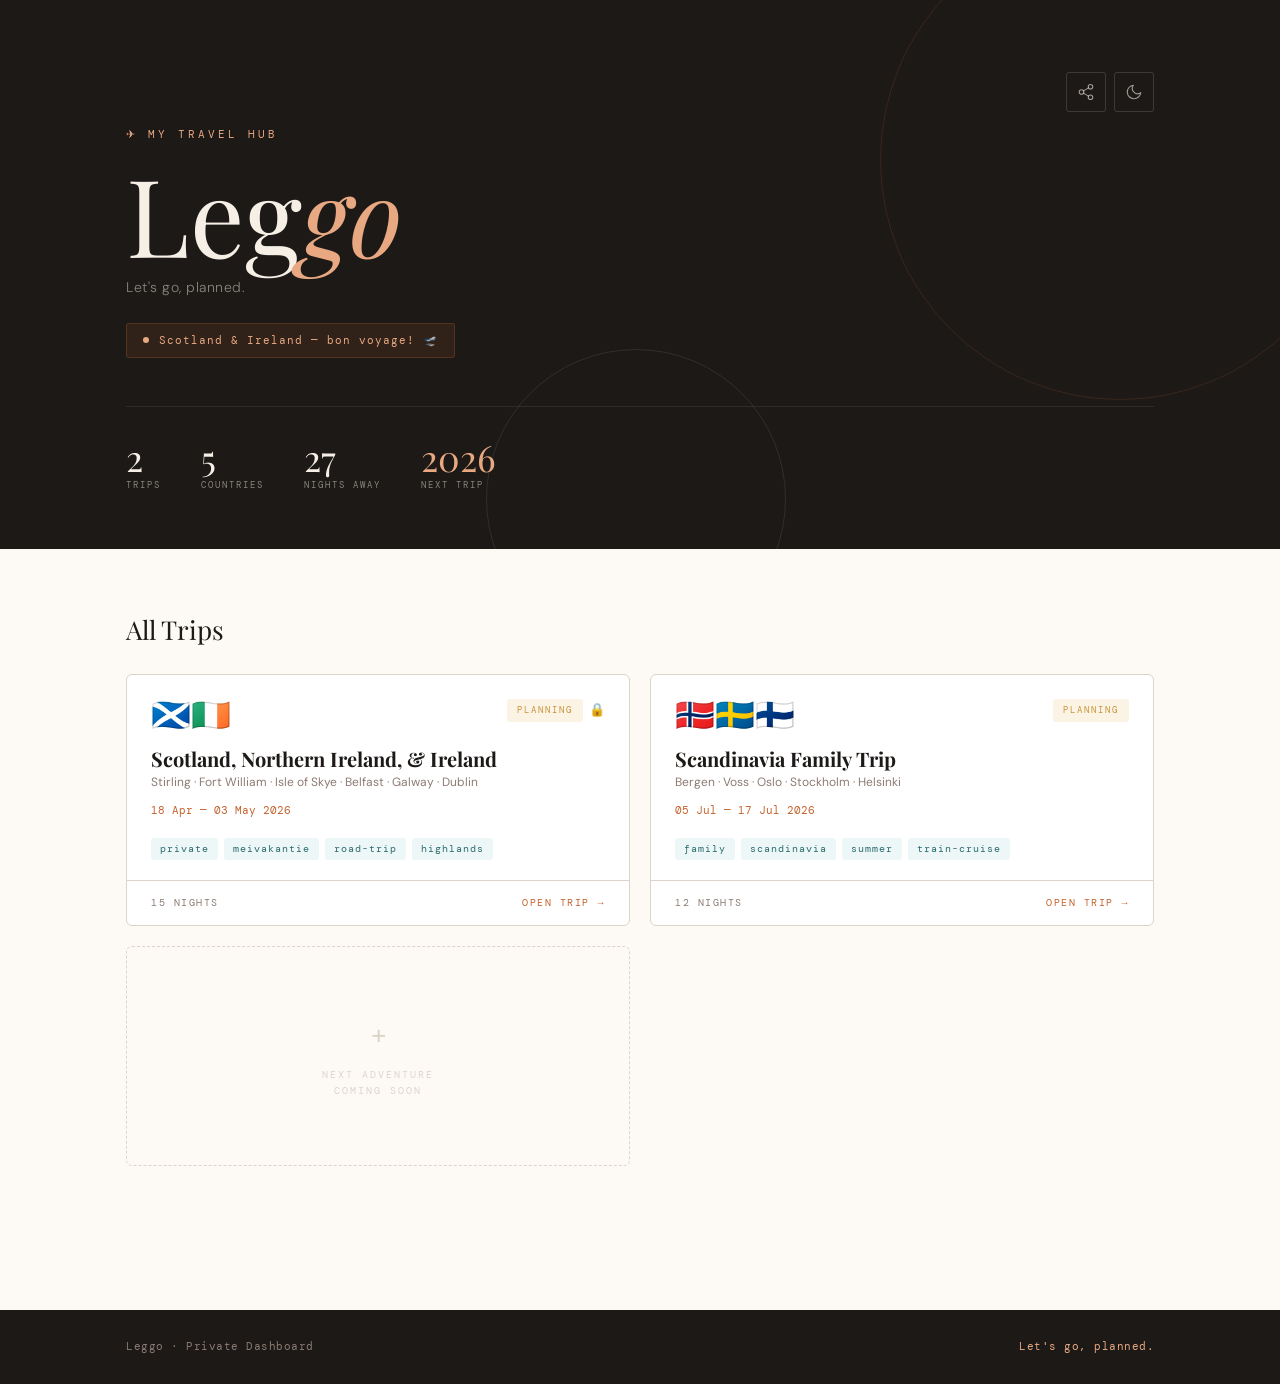
==== commit e7344ed3: "update per 1 apr" ====
--- a/index.html
+++ b/index.html
@@ -461,7 +461,7 @@
         <div class="trip-card__top">
           <div class="trip-card__flag">🇳🇴🇸🇪🇫🇮</div>
           <div class="trip-card__badges">
-            <span class="badge badge--planning">Partially booked</span>
+            <span class="badge badge--planning">Planning</span>
           </div>
         </div>
         <div class="trip-card__body">
--- a/assets/style.css
+++ b/assets/style.css
@@ -214,12 +214,22 @@
 }
 .btn--primary:hover { background: var(--charcoal); }
 
+[data-theme='dark'] .btn--primary {
+  background: var(--text-primary);
+  color: #1C1917;
+}
+[data-theme='dark'] .btn--primary:hover {
+  background: var(--charcoal);
+  color: #1C1917;
+}
+
 .btn--ghost {
   background: transparent;
   color: var(--muted);
   border: 1px solid var(--divider);
 }
 .btn--ghost:hover { color: var(--sand); border-color: var(--sand); background: rgba(255,255,255,0.1); }
+[data-theme='dark'] .btn--ghost:hover { color: var(--text-primary); border-color: var(--text-primary); }
 
 .theme-toggle {
   min-height: 44px;
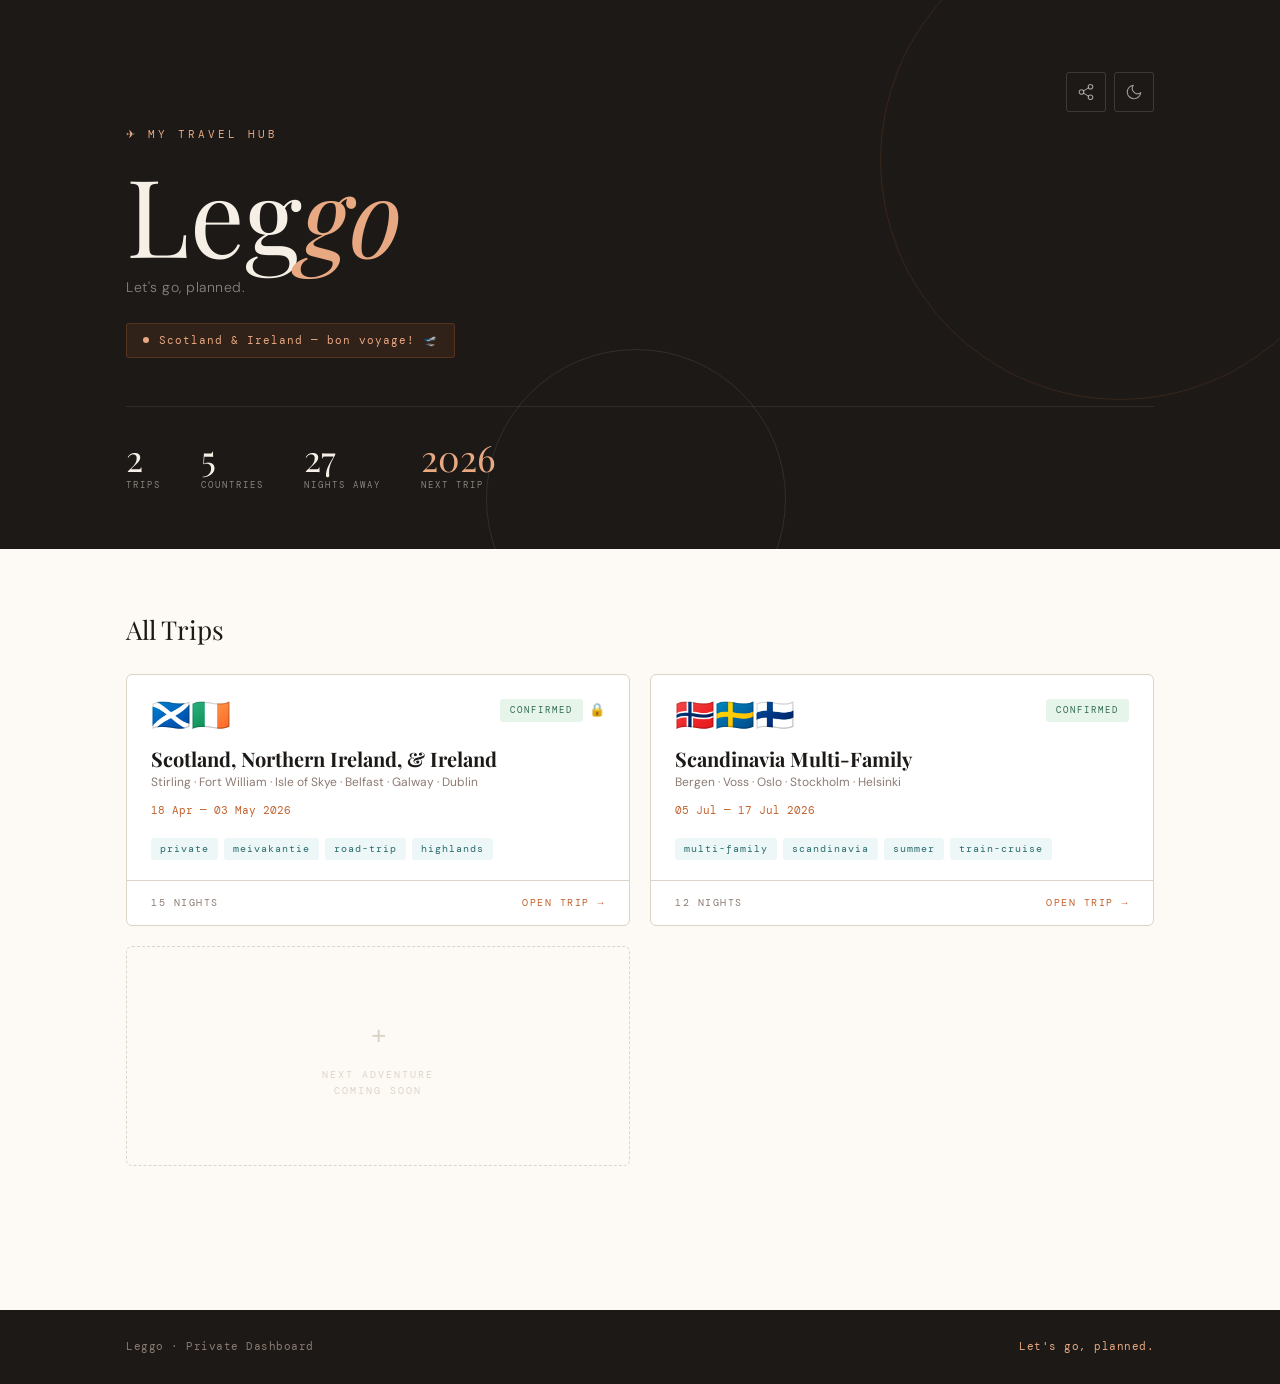
==== commit f05fbe7b: "update 2 Apr" ====
--- a/index.html
+++ b/index.html
@@ -426,13 +426,13 @@
 
       <!-- ─────────────────────────────────────
            TRIP CARD: Scotland & Ireland 2026
-           Status: Planning · Private
+           Status: Confirmed · Private
       ───────────────────────────────────────── -->
       <a href="scotland-2026.html" class="trip-card">
         <div class="trip-card__top">
           <div class="trip-card__flag">🏴󠁧󠁢󠁳󠁣󠁴󠁿🇮🇪</div>
           <div class="trip-card__badges">
-            <span class="badge badge--planning">Planning</span>
+            <span class="badge badge--confirmed">Confirmed</span>
             <span class="private-icon" title="Family only — do not share">🔒</span> <!-- remove this if the trip is shared -->
           </div>
         </div>
@@ -455,21 +455,21 @@
 
       <!-- ─────────────────────────────────────
            TRIP CARD: Scandinavia Family Trip 2026
-           Status: Partially booked · Shared
+           Status: Confirmed · Shared
       ───────────────────────────────────────── -->
       <a href="scandinavia-2026.html" class="trip-card">
         <div class="trip-card__top">
           <div class="trip-card__flag">🇳🇴🇸🇪🇫🇮</div>
           <div class="trip-card__badges">
-            <span class="badge badge--planning">Planning</span>
+            <span class="badge badge--confirmed">Confirmed</span>
           </div>
         </div>
         <div class="trip-card__body">
-          <div class="trip-card__dest">Scandinavia Family Trip</div>
+          <div class="trip-card__dest">Scandinavia Multi-Family</div>
           <div class="trip-card__sub">Bergen · Voss · Oslo · Stockholm · Helsinki</div>
           <div class="trip-card__dates">05 Jul — 17 Jul 2026</div>
           <div class="trip-card__tags">
-            <span class="tag">family</span>
+            <span class="tag">multi-family</span>
             <span class="tag">scandinavia</span>
             <span class="tag">summer</span>
             <span class="tag">train-cruise</span>
--- a/assets/style.css
+++ b/assets/style.css
@@ -99,7 +99,7 @@
   max-width: 100%;
   overflow-x: hidden;
 }
-html, body { max-width: 100%; overflow-x: hidden; }
+html { max-width: 100%; }
 img { display: block; max-width: 100%; }
 a { color: inherit; text-decoration: none; }
 
@@ -184,6 +184,36 @@
   font-weight: 400;
   white-space: nowrap;
 }
+.section-controls {
+  margin-left: auto;
+  display: flex;
+  align-items: center;
+  gap: 6px;
+}
+.section-ctrl {
+  font-family: var(--font-mono);
+  font-size: 10px;
+  letter-spacing: 1.5px;
+  text-transform: uppercase;
+  color: var(--muted);
+  background: none;
+  border: none;
+  cursor: pointer;
+  padding: 0;
+  transition: color .15s;
+}
+.section-ctrl:hover { color: var(--charcoal); }
+.section-ctrl__sep { color: var(--divider); font-size: 10px; }
+.section-ctrl--icon {
+  display: inline-flex;
+  align-items: center;
+  justify-content: center;
+  width: 28px;
+  height: 28px;
+  opacity: 0.55;
+}
+.section-ctrl--icon:hover { opacity: 1; color: var(--charcoal); }
+.section-ctrl--icon svg { margin: 0; }
 
 svg.icon {
   display: inline-block;
